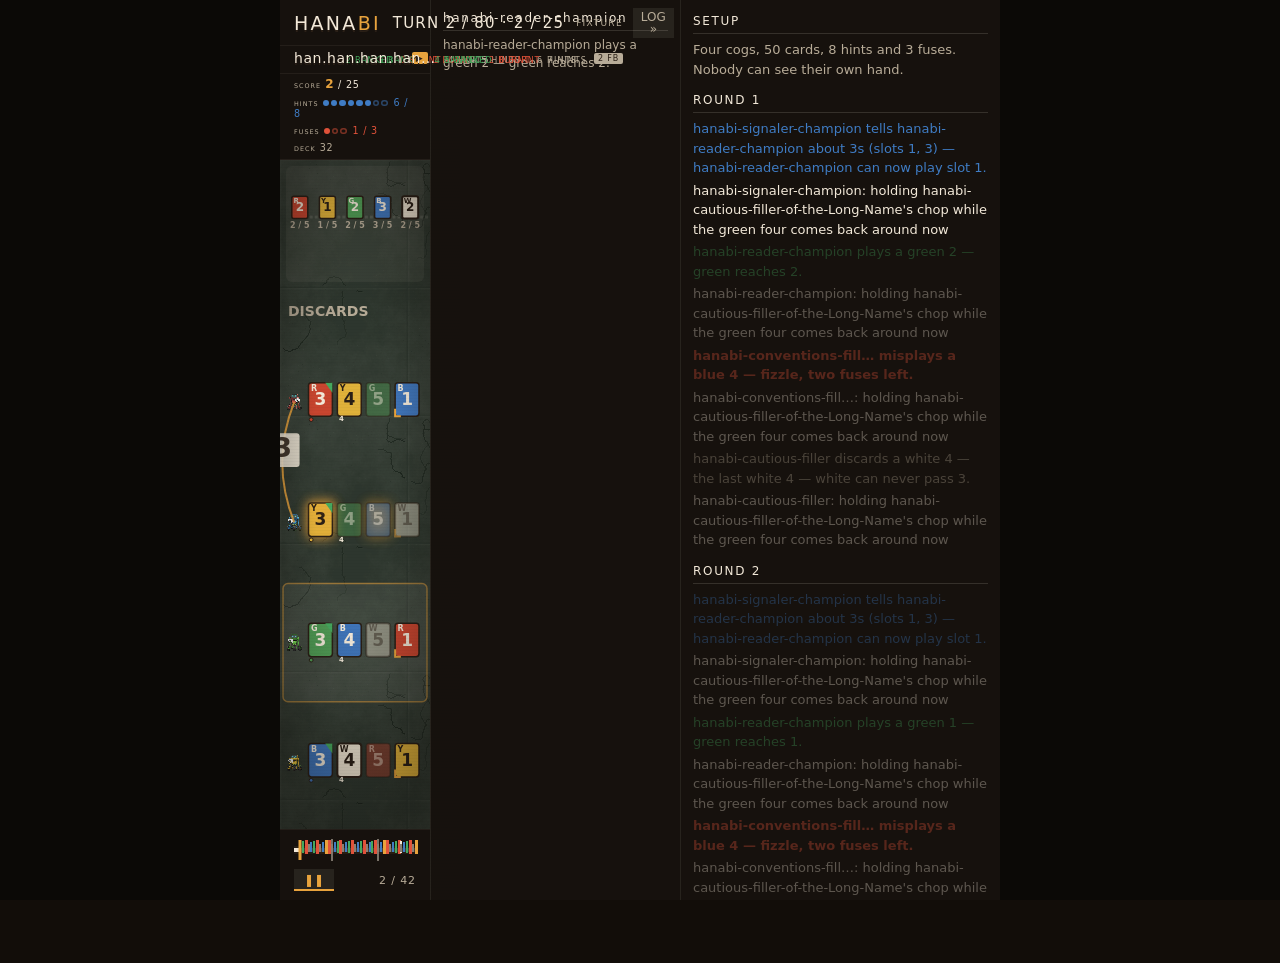
==== tools/ci/renderer_fixture.html @ bf46521d "CI scaffold: workflows, docker smoke, viewer smoke, renderer fixture The three coworld-builder workf" ====
<!DOCTYPE html>
<html>
<head>
<meta charset="utf-8">
<title>Hanabi — renderer text fixture</title>
<link rel="stylesheet" href="/client/chrome.css">
<style>
  /* The fixture squeezes the whole shell through the three widths that
     matter, so every string the renderer can draw is measured at each of
     them. #stagebox is the only thing this file adds to the chrome. */
  #stagebox {
    position: absolute;
    inset: 0;
    display: flex;
    justify-content: center;
    background: #0b0906;
  }
  #layout { transition: none; }
</style>
</head>
<body>
<div id="stagebox">
<div id="layout">
  <div id="stage">
    <div id="topband">
      <div id="wordmark">HANA<span>BI</span></div>
      <div id="clock">TURN 0</div>
      <div id="topright">
        <span id="statuschip">fixture</span>
        <button id="feedtoggle">LOG »</button>
      </div>
    </div>
    <div id="scorebug"></div>
    <div id="tokenbar"></div>
    <div id="board-wrap">
      <canvas id="table" width="960" height="640"></canvas>
      <div id="lightpool"></div>
      <div id="grain"></div>
      <div id="endscreen"></div>
    </div>
    <div id="transport">
      <div class="scrub" id="scrub"></div>
      <div class="tbar">
        <button class="tbtn" id="play">❚❚</button>
        <span class="tpos" id="pos">0 / 0</span>
      </div>
    </div>
  </div>
  <div id="hintpane"></div>
  <div id="feed"></div>
</div>
</div>
<div id="loading" style="display:none"></div>
<script src="/client/renderer.js"></script>
<script>
// WORST-CASE MODEL TEXT. docker_smoke.sh runs with no ANTHROPIC_API_KEY, so
// every seat in every CI replay is scripted and emits NO banner and NO note —
// nothing that plays a CI replay ever draws the banner tag (cogchemists,
// 2026-08-24). This fixture loads the REAL renderer with a synthetic episode
// whose every seat carries a full 80-rune banner, a full six-line learned
// block and long alias/policy names, at 360px, 720px and 1280px, and lets
// viewer_smoke.mjs --strict-text-bounds check that every drawn string lands
// inside the canvas.
(function () {
  "use strict";
  var WIDTHS = [360, 720, 1280];
  var COLOURS = ["red", "yellow", "green", "blue", "white"];
  var BANNER = "holding Widget-of-the-Long-Name's chop while the green four " +
    "comes back around now";          // 80 runes exactly
  var NOTE_LINE = "Ratchet slot 1 is a 3 (candidates: red 3, green 3, blue 3, " +
    "white 3) — hold it";              // 90 runes
  var NAMES = ["Sprocket", "Gizmo", "Ratchet", "Widget"];
  var POLICIES = ["hanabi-signaler-champion", "hanabi-reader-champion",
    "hanabi-conventions-filler", "hanabi-cautious-filler"];

  function card(colour, rank, opts) {
    opts = opts || {};
    return {
      colour: colour, rank: rank,
      hintColour: opts.hintColour || "",
      hintRank: opts.hintRank || 0,
      negColours: opts.negColours || ["blue", "white"],
      negRanks: opts.negRanks || [1, 2],
      knownPlayable: !!opts.playable,
      knownDead: !!opts.dead,
      chop: !!opts.chop,
      candidates: opts.candidates === undefined ? 7 : opts.candidates,
      hintedTurn: opts.hintedTurn === undefined ? 3 : opts.hintedTurn
    };
  }

  function seat(i, turn) {
    var hand = [];
    for (var s = 0; s < 4; s++) {
      hand.push(card(COLOURS[(i + s) % 5], 1 + ((turn + s) % 5), {
        hintColour: s === 0 ? COLOURS[(i + s) % 5] : "",
        hintRank: s === 1 ? 1 + ((turn + s) % 5) : 0,
        playable: s === 0,
        dead: s === 2,
        chop: s === 3,
        candidates: s === 0 ? 1 : 6
      }));
    }
    return {
      name: NAMES[i], seat: i, color: i, acting: (turn % 4) === i,
      hand: hand, plays: 2 + i, misplays: i % 3, discards: 3, hints: 4 + i,
      contribution: 2, banner: BANNER,
      origin: i === 3 ? "fallback" : "llm", fallbacks: i === 3 ? 2 : 0
    };
  }

  var events = [];
  var frames = [];
  events.push({ kind: "start", text: "hanabi", seed: 7, seats: 4,
    handSize: 4, maxTurns: 80 });
  function frameFor(turn, move) {
    var seats = [];
    for (var i = 0; i < 4; i++) seats.push(seat(i, turn));
    return {
      seats: seats,
      fireworks: [Math.min(5, turn % 6), 1, 2, 3, Math.min(5, turn % 4)],
      discards: [{ colour: "red", rank: 1, count: 2 },
        { colour: "white", rank: 4, count: 1 },
        { colour: "blue", rank: 2, count: 1 }],
      hintTokens: Math.max(0, 8 - (turn % 9)), maxHintTokens: 8,
      fuses: Math.max(1, 3 - (turn % 3)), maxFuses: 3,
      deck: Math.max(0, 34 - turn), countdown: turn > 34 ? 4 : -1,
      turn: turn, maxTurns: 80, actor: turn % 4,
      score: Math.min(25, turn), move: move || null, log: [],
      phase: "turn", gameDone: false, reason: "", endReason: ""
    };
  }
  frames.push(frameFor(0, null));
  for (var turn = 0; turn < 40; turn++) {
    var seatIndex = turn % 4;
    var move;
    if (turn % 4 === 0) {
      move = { kind: "move", turn: turn, seat: seatIndex, action: "hint",
        target: (seatIndex + 1) % 4, hintType: "rank", hintValue: "3",
        touched: [1, 3], untouched: [2, 4],
        learned: [NOTE_LINE, NOTE_LINE, NOTE_LINE, NOTE_LINE, NOTE_LINE,
          NOTE_LINE],
        nowPlayable: [1], nowDead: [4], nowCritical: [3],
        result: "hint", fizzle: false, slot: 0, card: null,
        hintTokens: 5, fuses: 2, deck: 17, countdown: -1, score: turn,
        origin: "llm", scripted: false, text: NOTE_LINE, banner: BANNER };
    } else if (turn % 4 === 1) {
      move = { kind: "move", turn: turn, seat: seatIndex, action: "play",
        slot: 1, card: { colour: "green", rank: (turn % 5) + 1 },
        result: "stack", fizzle: false, target: -1, learned: [],
        hintTokens: 5, fuses: 2, deck: 16, countdown: -1, score: turn,
        origin: "retry", scripted: false, text: NOTE_LINE, banner: BANNER };
    } else if (turn % 4 === 2) {
      move = { kind: "move", turn: turn, seat: seatIndex, action: "play",
        slot: 2, card: { colour: "blue", rank: 4 },
        result: "misplay", fizzle: true, target: -1,
        learned: ["the last blue 4 — blue can never pass 3"],
        hintTokens: 5, fuses: 2, deck: 15, countdown: -1, score: turn,
        origin: "fallback", scripted: true, text: "", banner: BANNER };
    } else {
      move = { kind: "move", turn: turn, seat: seatIndex, action: "discard",
        slot: 4, card: { colour: "white", rank: 4 },
        result: "discarded", fizzle: false, target: -1,
        learned: ["the last white 4 — white can never pass 3"],
        hintTokens: 6, fuses: 2, deck: 14, countdown: turn > 34 ? 4 : -1,
        score: turn, origin: "scripted", scripted: true, text: "",
        banner: BANNER };
    }
    events.push(move);
    frames.push(frameFor(turn + 1, move));
  }
  events.push({ kind: "end", turn: 40, text: "complete",
    endReason: "deckout", score: 19, fireworks: [4, 4, 4, 4, 3],
    hintTokens: 3, fuses: 2, deck: 0, digest: "fixture" });
  frames.push(frameFor(40, null));

  var payload = {
    protocol: "hanabi.replay.v1",
    names: NAMES,
    policyNames: POLICIES,
    config: { maxTurns: 80, seed: 7, sampled: true },
    events: events,
    frames: frames,
    results: {
      names: POLICIES, scores: [19, 19, 19, 19], score: 19,
      fireworks: [4, 4, 4, 4, 3], contributions: [3, 2, 1, 0],
      plays: [4, 3, 2, 1], misplays: [0, 1, 0, 1], discards: [2, 3, 4, 5],
      hints: [5, 4, 3, 2], fallbacks: [0, 0, 0, 2], turns: 40, maxTurns: 80,
      deckLeft: 0, endReason: "deckout", reason: "complete"
    }
  };

  var canvas = document.getElementById("table");
  var box = document.getElementById("layout");
  function fit() {
    canvas.width = canvas.clientWidth;
    canvas.height = canvas.clientHeight;
  }
  function relayout() {
    var transport = document.getElementById("transport");
    var band = transport ? transport.offsetHeight : 0;
    var root = document.documentElement;
    root.style.setProperty("--band", band + "px");
    root.style.setProperty("--hudscale",
      String(Math.max(0.8, Math.min(box.clientWidth / 960, 1.15))));
    fit();
  }
  var widthIndex = 0;
  function cycle() {
    box.style.width = WIDTHS[widthIndex % WIDTHS.length] + "px";
    widthIndex += 1;
    relayout();
    window.setTimeout(cycle, 900);
  }
  window.addEventListener("resize", relayout);
  cycle();
  HanabiRenderer.attachReplay({
    canvas: canvas,
    feed: document.getElementById("feed"),
    hintpane: document.getElementById("hintpane"),
    tokenbar: document.getElementById("tokenbar"),
    scrub: document.getElementById("scrub"),
    playButton: document.getElementById("play"),
    label: document.getElementById("pos"),
    clock: document.getElementById("clock"),
    scorebug: document.getElementById("scorebug"),
    endscreen: document.getElementById("endscreen"),
    assetBase: "/data",
    payload: payload
  });
})();
</script>
</body>
</html>
---- client/chrome.css ----
/* ============================================================
   Parley chrome — Ink & Print, matching the coworld-ctf replay
   broadcast: warm CRT-phosphor stage (never pure black/white),
   paper-on-ink chrome in solid bands, amber accents.
   Palette: stage #16110d→#241a12, paper #f2e8d8, ink #2a1f16,
   red #e0523a, blue #3f7cc4, green #45a85e, yellow #ddc531,
   amber #e8a33d, ghost #8a7f72.
   ============================================================ */
@font-face {
  font-family: "rajdhani";
  src: url("assets/font.ttf") format("truetype");
  font-display: block;
}

:root {
  --stage-lo: #16110d;
  --stage-hi: #241a12;
  --paper: #f2e8d8;
  --paper-dim: #b8ac98;
  --ink: #2a1f16;
  --red: #e0523a;
  --blue: #3f7cc4;
  --green: #45a85e;
  --yellow: #ddc531;
  --amber: #e8a33d;
  --violet: #a86fd6;
  --ghost: #8a7f72;
  --pixfont: "rajdhani", "Segoe UI", system-ui, sans-serif;
  --finefont: -apple-system, BlinkMacSystemFont, "Segoe UI", system-ui,
    sans-serif;
}

* { box-sizing: border-box; margin: 0; padding: 0; }

html, body {
  width: 100%;
  height: 100%;
  overflow: hidden;
  /* Letterbox: warm near-black, never pure #000. */
  background: #120d09;
  color: var(--paper);
  font-family: var(--finefont);
  -webkit-font-smoothing: antialiased;
}

#layout { display: flex; height: 100%; }

#stage {
  flex: 1;
  min-width: 0;
  display: flex;
  flex-direction: column;
  position: relative;
  background:
    radial-gradient(120% 90% at 50% 38%, var(--stage-hi) 0%, var(--stage-lo) 72%);
}

/* ---------- top band ---------- */
#topband {
  display: grid;
  grid-template-columns: 1fr auto 1fr;
  align-items: center;
  gap: 12px;
  padding: 8px 14px;
  background: var(--stage-lo);
  box-shadow: inset 0 -1px 0 rgba(242, 232, 216, 0.06);
  font-family: var(--pixfont);
  z-index: 10;
}
#wordmark {
  font-size: 19px;
  letter-spacing: 0.12em;
  color: var(--paper);
  text-shadow: 0 2px 0 var(--ink);
}
#wordmark span { color: var(--amber); }
#clock {
  font-size: 15px;
  letter-spacing: 0.08em;
  color: var(--paper);
  text-align: center;
  white-space: nowrap;
}
#statuschip {
  justify-self: end;
  font-family: var(--finefont);
  font-size: 9px;
  letter-spacing: 0.14em;
  text-transform: uppercase;
  color: var(--paper-dim);
}
#statuschip.live { color: var(--green); }

/* ---------- board ---------- */
#board-wrap { position: relative; flex: 1; min-height: 0; }
canvas#table {
  position: absolute;
  inset: 0;
  width: 100%;
  height: 100%;
  display: block;
}
/* Soft light pool focusing the table; grain gives the CRT drift. */
#lightpool {
  position: absolute;
  inset: 0;
  pointer-events: none;
  background:
    radial-gradient(70% 58% at 50% 46%, transparent 40%, rgba(12, 8, 5, 0.34) 100%);
  z-index: 2;
}
#grain {
  position: absolute;
  inset: -20%;
  pointer-events: none;
  opacity: 0.05;
  z-index: 3;
  background-image:
    repeating-linear-gradient(0deg, rgba(0, 0, 0, 0.5) 0 1px, transparent 1px 3px);
  animation: graindrift 7s steps(4) infinite;
}
@keyframes graindrift { to { transform: translateY(3px); } }
@media (prefers-reduced-motion: reduce) {
  #grain { animation: none; }
}

/* ---------- transport (replay) ---------- */
#transport {
  display: flex;
  flex-direction: column;
  gap: 6px;
  padding: 8px 14px 9px;
  background: var(--stage-lo);
  box-shadow: inset 0 1px 0 rgba(242, 232, 216, 0.06);
  z-index: 10;
}
.tbar {
  display: flex;
  align-items: center;
  gap: 6px;
}
.tbtn {
  font-family: var(--pixfont);
  font-size: 12px;
  color: var(--paper);
  background: rgba(242, 232, 216, 0.08);
  border: none;
  padding: 5px 10px;
  min-width: 34px;
  cursor: pointer;
  line-height: 1;
}
.tbtn:hover { background: rgba(242, 232, 216, 0.2); }
.tbtn.on { color: var(--amber); box-shadow: inset 0 -2px 0 var(--amber); }
.tpos {
  margin-left: auto;
  font-family: var(--pixfont);
  font-size: 11px;
  letter-spacing: 0.08em;
  color: var(--paper-dim);
  white-space: nowrap;
}
/* Click-to-seek scrubber with per-event beat markers, like the CTF
   transport: paper track/fill, amber playhead, ticks colored by the
   shooter's seat. */
.scrub {
  position: relative;
  height: 26px;
  cursor: pointer;
  touch-action: none;
}
.scrub-track {
  position: absolute;
  left: 0; right: 0; top: 11px;
  height: 4px;
  background: rgba(242, 232, 216, 0.16);
}
.scrub-fill {
  position: absolute;
  left: 0; top: 11px;
  height: 4px;
  width: 0;
  background: var(--paper);
}
.scrub-head {
  position: absolute;
  top: 3px;
  width: 3px;
  height: 20px;
  background: var(--amber);
  transform: translateX(-1.5px);
  left: 0;
  z-index: 3;
}
.beat-marker {
  position: absolute;
  top: 6px;
  width: 2px;
  height: 8px;
  transform: translateX(-1px);
  background: var(--tc, var(--paper-dim));
  z-index: 2;
}
.beat-marker.death { top: 2px; height: 14px; width: 3px; }
.seat0 { --tc: var(--red); }
.seat1 { --tc: var(--blue); }
.seat2 { --tc: var(--green); }
.seat3 { --tc: var(--yellow); }
.seat4 { --tc: var(--violet); }

/* ---------- feed ---------- */
#feed {
  width: 320px;
  overflow-y: auto;
  padding: 10px 12px;
  background: var(--stage-lo);
  border-left: 1px solid rgba(242, 232, 216, 0.08);
  font-size: 13px;
  line-height: 1.5;
  scrollbar-width: thin;
  scrollbar-color: rgba(242, 232, 216, 0.2) transparent;
}
.feed-turn {
  margin-bottom: 10px;
  padding: 2px 8px 4px;
  border-left: 2px solid rgba(242, 232, 216, 0.1);
}
.feed-turn.feed-active {
  border-left-color: var(--amber);
  background: rgba(242, 232, 216, 0.04);
}
.feed-turn-head {
  font-family: var(--finefont);
  font-size: 9px;
  letter-spacing: 0.16em;
  text-transform: uppercase;
  color: var(--paper-dim);
  margin: 4px 0 4px;
}
.feed-active .feed-turn-head { color: var(--amber); }
.feed-line { margin-bottom: 3px; color: var(--paper-dim); }
.feed-say { color: var(--paper); }
.feed-shot { color: var(--amber); }
.feed-death { color: var(--red); font-weight: 700; }
.feed-it { color: var(--paper-dim); }
.feed-end { color: var(--amber); font-weight: 700; }
.feed-future { opacity: 0.32; }

#loading {
  position: absolute;
  inset: 0;
  display: flex;
  align-items: center;
  justify-content: center;
  color: var(--paper-dim);
  font-family: var(--pixfont);
  font-size: 15px;
  letter-spacing: 0.08em;
  pointer-events: none;
  z-index: 20;
}

/* ---------- scorebug (second top-band row) ---------- */
#scorebug {
  display: grid;
  grid-template-columns: repeat(4, 1fr);
  gap: 10px;
  padding: 4px 14px 8px;
  background: var(--stage-lo);
  box-shadow: inset 0 -1px 0 rgba(242, 232, 216, 0.06);
  font-family: var(--pixfont);
  z-index: 10;
}
.plate {
  display: flex;
  align-items: baseline;
  gap: 7px;
  min-width: 0;
}
.plate-name {
  font-size: 14px;
  letter-spacing: 0.04em;
  color: var(--tc, var(--paper));
  white-space: nowrap;
  overflow: hidden;
  text-overflow: ellipsis;
  text-shadow: 0 2px 0 var(--ink);
  /* The name is the one thing a plate must never lose: it shrinks last,
     and never below a few characters, when the viewer is embedded small. */
  min-width: 3.2em;
  flex: 1 1 auto;
}
.plate.dead .plate-name { color: var(--ghost); text-decoration: line-through; }
.plate-score { font-size: 17px; line-height: 1; color: var(--paper); flex: none; }
.plate-label {
  font-family: var(--finefont);
  font-size: 8px;
  letter-spacing: 0.14em;
  text-transform: uppercase;
  color: var(--paper-dim);
  flex: none;
}
.plate-pips { display: flex; gap: 3px; flex: none; align-self: center; }
.plate-pip {
  width: 7px; height: 7px;
  background: var(--amber);
}
.plate-it {
  font-size: 9px;
  letter-spacing: 0.1em;
  color: var(--ink);
  background: var(--amber);
  padding: 1px 4px;
  border-radius: 2px;
  flex: none;
  align-self: center;
}

/* ---------- scrubber round decoration ---------- */
.round-span {
  position: absolute;
  top: 9px;
  height: 8px;
  background: rgba(242, 232, 216, 0.05);
  z-index: 1;
}
.round-span.alt { background: rgba(232, 163, 61, 0.08); }
.round-sep {
  position: absolute;
  top: 2px;
  width: 2px;
  height: 22px;
  background: rgba(242, 232, 216, 0.45);
  transform: translateX(-1px);
  z-index: 2;
}
/* round-winner chip: a flag block above the track in the winner's color */
.beat-marker.rwin {
  top: 0;
  height: 9px;
  width: 8px;
  transform: translateX(-4px);
  box-shadow: 0 0 6px var(--tc, var(--amber));
}

/* ---------- feed rounds + collapse ---------- */
.feed-round-head {
  font-family: var(--pixfont);
  font-size: 12px;
  letter-spacing: 0.14em;
  color: var(--paper);
  margin: 12px 0 6px;
  padding-bottom: 3px;
  border-bottom: 1px solid rgba(242, 232, 216, 0.14);
}
.feed-round-head:first-child { margin-top: 2px; }
.feed-rwin { color: var(--amber); font-weight: 700; }
#feedtoggle {
  justify-self: end;
  font-family: var(--pixfont);
  font-size: 12px;
  color: var(--paper-dim);
  background: rgba(242, 232, 216, 0.08);
  border: none;
  padding: 3px 8px;
  cursor: pointer;
  line-height: 1;
}
#feedtoggle:hover { background: rgba(242, 232, 216, 0.2); color: var(--paper); }
body.feed-collapsed #feed { display: none; }
#topright { justify-self: end; display: flex; align-items: center; gap: 10px; }

/* ---------- final score screen ---------- */
#endscreen {
  position: absolute;
  inset: 0;
  display: none;
  align-items: center;
  justify-content: center;
  background: rgba(18, 13, 9, 0.82);
  z-index: 8;
}
#endscreen.show { display: flex; }
.end-panel {
  min-width: 380px;
  max-width: 80%;
  background: var(--stage-lo);
  border: 1px solid rgba(242, 232, 216, 0.16);
  box-shadow: 0 18px 60px rgba(0, 0, 0, 0.6);
  padding: 22px 26px 18px;
  font-family: var(--pixfont);
}
.end-title {
  font-family: var(--finefont);
  font-size: 10px;
  letter-spacing: 0.22em;
  text-transform: uppercase;
  color: var(--paper-dim);
  text-align: center;
}
.end-verdict {
  font-size: 26px;
  letter-spacing: 0.06em;
  text-align: center;
  margin: 8px 0 16px;
  color: var(--tc, var(--amber));
  text-shadow: 0 2px 0 var(--ink);
}
.end-rows { display: grid; grid-template-columns: auto 1fr auto auto auto auto; gap: 6px 16px; }
.end-head {
  font-family: var(--finefont);
  font-size: 8px;
  letter-spacing: 0.16em;
  text-transform: uppercase;
  color: var(--paper-dim);
  align-self: end;
}
.end-cell { font-size: 16px; color: var(--paper); white-space: nowrap; }
.end-cell.rank { color: var(--paper-dim); }
.end-cell.name { color: var(--tc, var(--paper)); overflow: hidden; text-overflow: ellipsis; }
.end-row-winner .end-cell { color: var(--amber); }
.end-row-winner .end-cell.name { color: var(--tc, var(--amber)); }

.feed-score { color: var(--tc, var(--amber)); font-weight: 600; }

/* Focus: one-line reason under the endscreen verdict. */
.end-reason {
  font-family: var(--finefont);
  font-size: 10px;
  letter-spacing: 0.16em;
  text-transform: uppercase;
  color: var(--paper-dim);
  text-align: center;
  margin: -10px 0 14px;
}

/* Babel: speak lines in the speaker's colour; pick lines dim until they
   score; hollow pips for as-listener successes. */
.feed-speak { color: var(--tc, var(--paper)); }
.feed-round { color: var(--paper-dim); font-size: 11px; letter-spacing: 0.04em; }
.feed-pick { color: var(--paper-dim); }
.plate-pip.hollow {
  background: transparent;
  box-shadow: inset 0 0 0 1.5px var(--amber);
}

/* Bullwhip: role label and backlog chip on the plates; at embedded widths
   the label goes and the backlog chip stays (it is the drama). */
.plate-backlog {
  font-family: var(--finefont);
  font-size: 8px;
  letter-spacing: 0.1em;
  text-transform: uppercase;
  color: var(--red);
  flex: none;
  white-space: nowrap;
}
.feed-notes { color: var(--ghost); font-size: 12px; }
.feed-week { color: var(--paper-dim); font-size: 12px; }
@media (max-width: 640px) {
  .plate-label { display: none; }
  .plate-score { font-size: 14px; }
  #scorebug { gap: 6px; padding: 3px 8px 6px; }
}
@media (max-width: 420px) {
  #scorebug { grid-template-columns: repeat(2, 1fr); }
}

/* ---------- Hanabi ---------- */
/* Appended, never edited: every rule above is the inherited bullwhip
   chrome byte for byte, and this block is the one game block on top of it.
   --band is the measured height of #transport and --hudscale the width
   scale; relayout() sets both on :root so the canvas and the custom
   properties can never disagree. */
:root { --band: 84px; --hudscale: 1; }

/* ---------- token bar (score, hints, fuses, deck) ---------- */
#tokenbar {
  display: flex;
  flex-wrap: wrap;
  align-items: center;
  gap: 6px 16px;
  padding: 3px 14px 7px;
  background: var(--stage-lo);
  box-shadow: inset 0 -1px 0 rgba(242, 232, 216, 0.06);
  font-family: var(--pixfont);
  font-size: calc(12px * var(--hudscale));
  letter-spacing: 0.08em;
  color: var(--paper-dim);
  z-index: 10;
}
#tokenbar .tok-label {
  font-family: var(--finefont);
  font-size: calc(8px * var(--hudscale));
  letter-spacing: 0.16em;
  text-transform: uppercase;
  color: var(--paper-dim);
  margin-right: 4px;
}
.tok-score {
  font-size: calc(12px * var(--hudscale));
  color: var(--paper);
}
.tok-score b { color: var(--amber); font-size: calc(15px * var(--hudscale)); }
.tok-hint { font-size: calc(12px * var(--hudscale)); color: var(--blue); }
.tok-fuse { font-size: calc(12px * var(--hudscale)); color: var(--amber); }
.tok-fuse.blown { color: var(--red); }
.tok-deck { font-size: calc(12px * var(--hudscale)); color: var(--paper-dim); }
.tok-deck.out { color: var(--red); }
.tok-pip {
  display: inline-block;
  width: calc(8px * var(--hudscale));
  height: calc(8px * var(--hudscale));
  margin-right: 2px;
  background: currentColor;
  border-radius: 50%;
  vertical-align: middle;
}
.tok-pip.spent {
  background: transparent;
  box-shadow: inset 0 0 0 1.5px currentColor;
  opacity: 0.5;
}

/* ---------- hint pane: what the receiver can now infer ---------- */
#hintpane {
  width: 250px;
  overflow-y: auto;
  padding: 10px 12px;
  background: var(--stage-lo);
  border-left: 1px solid rgba(242, 232, 216, 0.08);
  font-size: 12px;
  line-height: 1.45;
  color: var(--paper-dim);
  scrollbar-width: thin;
  scrollbar-color: rgba(242, 232, 216, 0.2) transparent;
}
#hintpane .hp-head {
  font-family: var(--pixfont);
  font-size: 12px;
  letter-spacing: 0.14em;
  color: var(--paper);
  margin-bottom: 6px;
  padding-bottom: 3px;
  border-bottom: 1px solid rgba(242, 232, 216, 0.14);
}
.hp-line { margin-bottom: 4px; }
.hp-line.playable { color: var(--green); font-weight: 700; }
.hp-line.dead { color: var(--ghost); }
.hp-line.critical { color: var(--amber); font-weight: 700; }
.hp-line.negative { color: var(--paper-dim); font-style: italic; }

/* ---------- scorebug chips ---------- */
.plate-plays {
  font-family: var(--finefont);
  font-size: 8px;
  letter-spacing: 0.1em;
  text-transform: uppercase;
  color: var(--green);
  flex: none;
  white-space: nowrap;
}
.plate-misplays {
  font-family: var(--finefont);
  font-size: 8px;
  letter-spacing: 0.1em;
  text-transform: uppercase;
  color: var(--red);
  flex: none;
  white-space: nowrap;
}
.plate-fallback {
  font-family: var(--finefont);
  font-size: 8px;
  letter-spacing: 0.1em;
  text-transform: uppercase;
  color: var(--ink);
  background: var(--paper-dim);
  padding: 1px 4px;
  border-radius: 2px;
  flex: none;
  align-self: center;
  white-space: nowrap;
}

/* The loading caption never sits over the transport band. */
#loading { bottom: var(--band); }

/* ---------- scrubber beats: one rule per kind the renderer emits ------- */
button.beat-marker {
  padding: 0;
  border: 0;
  background: var(--tc, var(--paper-dim));
  cursor: pointer;
}
.beat-marker.hint { top: 5px; height: 10px; width: 2px; --tc: var(--blue); }
.beat-marker.play { top: 4px; height: 12px; width: 2px; --tc: var(--green); }
.beat-marker.stack5 { top: 3px; height: 14px; width: 3px; --tc: var(--amber); }
.beat-marker.misplay { top: 3px; height: 14px; width: 3px; --tc: var(--red); }
.beat-marker.discard { top: 7px; height: 8px; width: 2px; --tc: var(--ghost); }
.beat-marker.deckout { top: 4px; height: 12px; width: 2px; --tc: var(--paper); }
.beat-marker.end { top: 3px; height: 14px; width: 3px; --tc: var(--amber); }

/* ---------- feed colours ---------- */
.feed-hint { color: var(--blue); }
.feed-play { color: var(--green); }
.feed-stack5 { color: var(--amber); font-weight: 700; }
.feed-misplay { color: var(--red); font-weight: 700; }
.feed-discard { color: var(--paper-dim); }
.feed-deckout { color: var(--paper); }
.feed-end { color: var(--amber); font-weight: 700; }

/* ---------- small screens: the featured-match iframe is 360px ---------- */
@media (max-width: 720px) {
  #hintpane { display: none; }
}
@media (max-width: 560px) {
  .plate-label, .plate-misplays { display: none; }
  #tokenbar .tok-label { display: none; }
}
@media (max-width: 420px) {
  #scorebug { grid-template-columns: repeat(2, 1fr); }
}
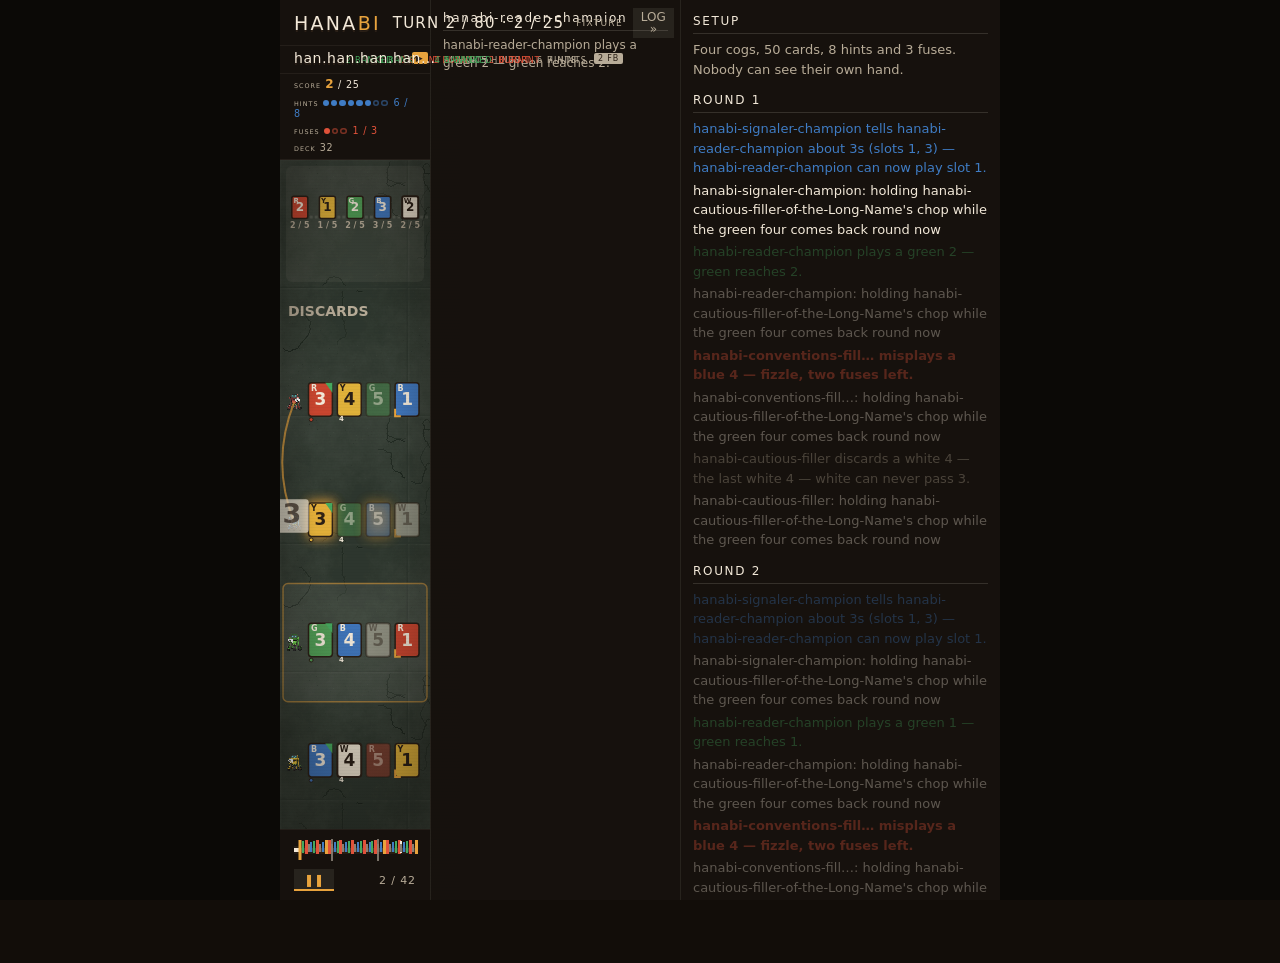
==== commit 70fc1d5c: "F2: make the worst-case fixture assert its own strings are at the cap BANNER was 81 runes (one over " ====
--- a/tools/ci/renderer_fixture.html
+++ b/tools/ci/renderer_fixture.html
@@ -65,10 +65,17 @@
   "use strict";
   var WIDTHS = [360, 720, 1280];
   var COLOURS = ["red", "yellow", "green", "blue", "white"];
+  // The server's own caps, from src/hanabi/sim.nim:32-34. Every string below
+  // is AT its cap, and assertFullLength (called on the built payload) fails
+  // the fixture if one is ever shortened: a quietly trimmed remark leaves
+  // this file green while testing nothing.
+  var MAX_BANNER_RUNES = 80;          // MaxBannerLen
+  var MAX_LEARNED_RUNES = 90;         // MaxLearnedLen
+  var MAX_LEARNED_LINES = 6;          // MaxLearnedLines
   var BANNER = "holding Widget-of-the-Long-Name's chop while the green four " +
-    "comes back around now";          // 80 runes exactly
+    "comes back round now";           // 80 runes exactly
   var NOTE_LINE = "Ratchet slot 1 is a 3 (candidates: red 3, green 3, blue 3, " +
-    "white 3) — hold it";              // 90 runes
+    "white 3) — hold it, do not toss"; // 90 runes exactly
   var NAMES = ["Sprocket", "Gizmo", "Ratchet", "Widget"];
   var POLICIES = ["hanabi-signaler-champion", "hanabi-reader-champion",
     "hanabi-conventions-filler", "hanabi-cautious-filler"];
@@ -190,6 +197,49 @@
     }
   };
 
+  // ---- The fixture checks ITSELF -------------------------------------
+  // A worst-case fixture is only worth its runtime while its strings are
+  // still worst-case. These assertions tie the literals above to the caps
+  // the server enforces and to the payload actually handed to the renderer,
+  // so a future edit that shortens a remark turns the wasm-viewer job red
+  // (data-replay-error is what viewer_smoke.mjs fails on) instead of
+  // quietly leaving a fixture that draws comfortable little strings.
+  function runeLen(text) {
+    return Array.from(String(text)).length;
+  }
+  function fixtureFail(message) {
+    document.documentElement.setAttribute("data-replay-error",
+      "renderer fixture: " + message);
+    throw new Error("renderer fixture: " + message);
+  }
+  function assertFullLength(label, text, cap) {
+    if (runeLen(text) !== cap) {
+      fixtureFail(label + " is " + runeLen(text) + " runes, but the server " +
+        "caps it at " + cap + " and the fixture must exercise the cap");
+    }
+  }
+  assertFullLength("BANNER", BANNER, MAX_BANNER_RUNES);
+  assertFullLength("NOTE_LINE", NOTE_LINE, MAX_LEARNED_RUNES);
+  payload.frames.forEach(function (frame, index) {
+    frame.seats.forEach(function (s) {
+      assertFullLength("frame " + index + " seat " + s.seat + " banner",
+        s.banner, MAX_BANNER_RUNES);
+    });
+  });
+  var fullBlocks = 0;
+  payload.events.forEach(function (event) {
+    if (!event.learned || event.learned.length !== MAX_LEARNED_LINES) return;
+    event.learned.forEach(function (line, i) {
+      assertFullLength("turn " + event.turn + " learned line " + i, line,
+        MAX_LEARNED_RUNES);
+    });
+    fullBlocks += 1;
+  });
+  if (fullBlocks < 1) {
+    fixtureFail("no event carries a full " + MAX_LEARNED_LINES +
+      "-line learned block; the hint pane is not being exercised");
+  }
+
   var canvas = document.getElementById("table");
   var box = document.getElementById("layout");
   function fit() {
